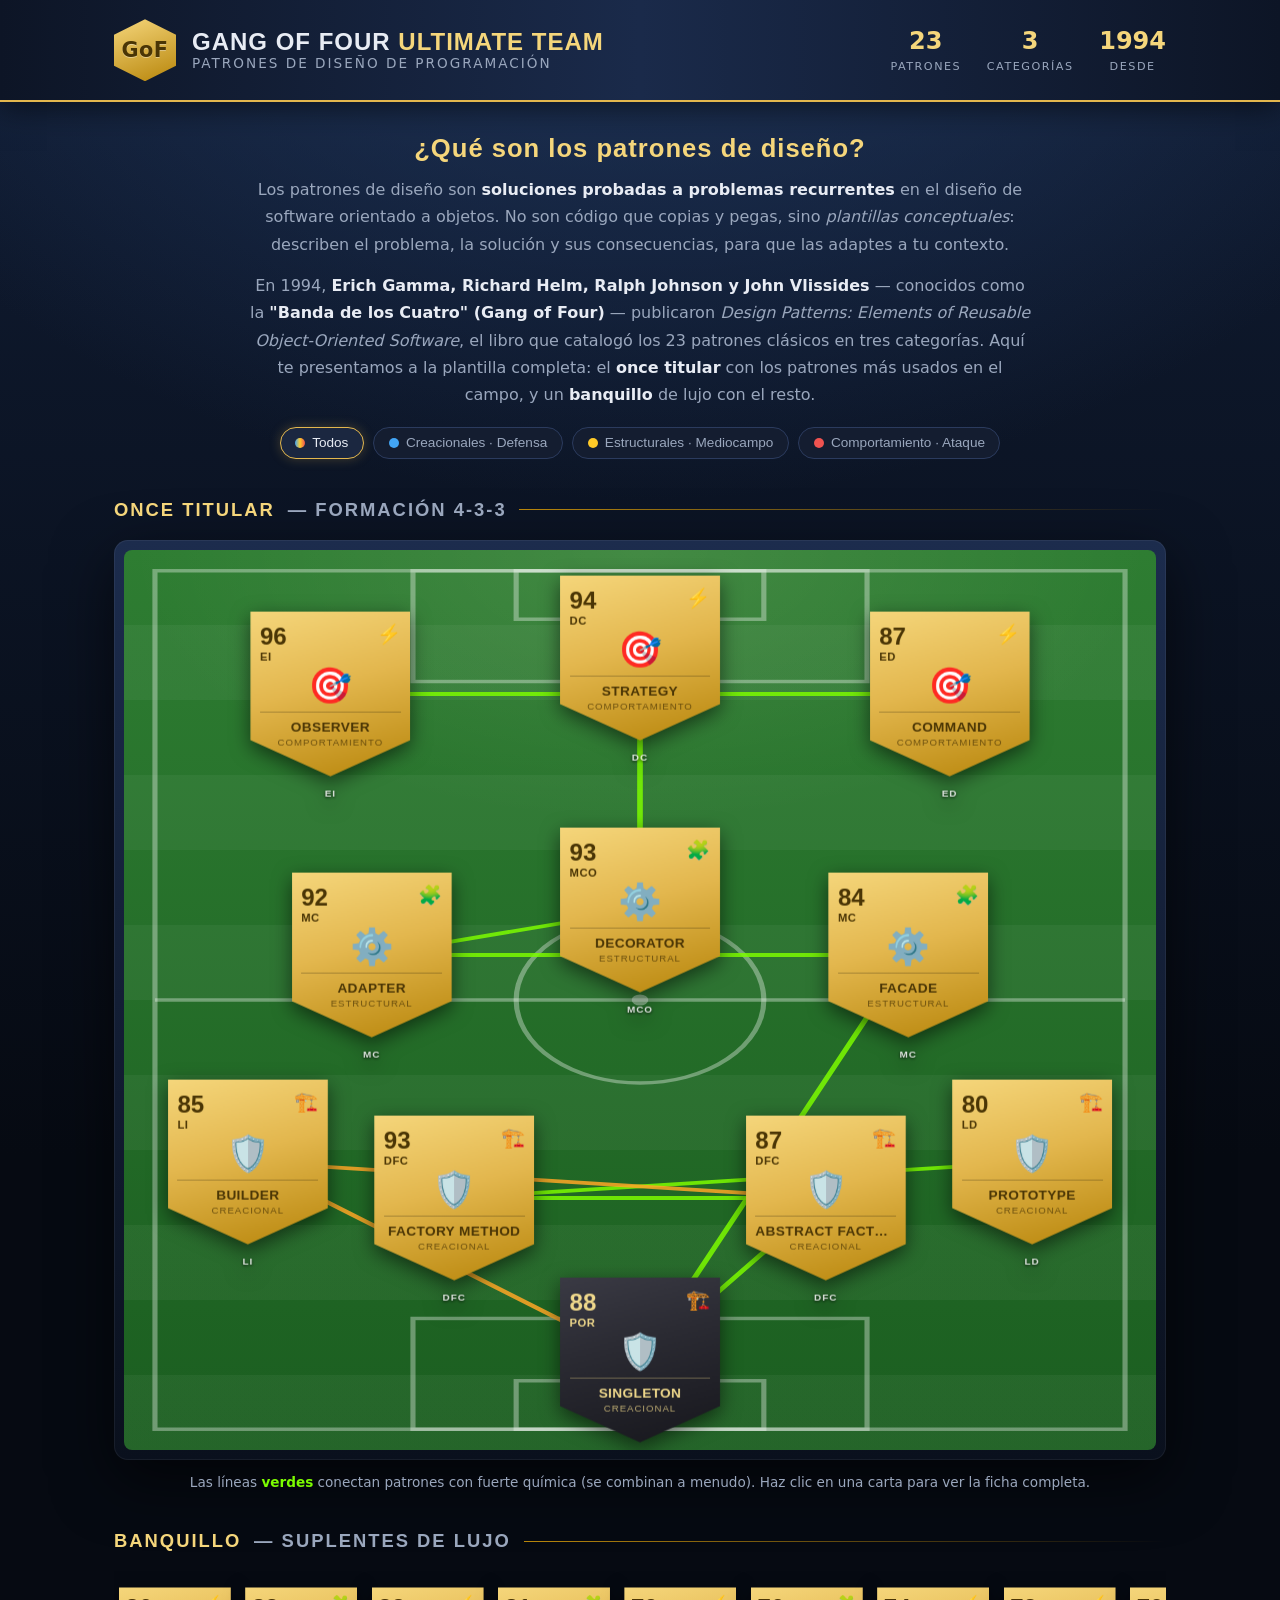
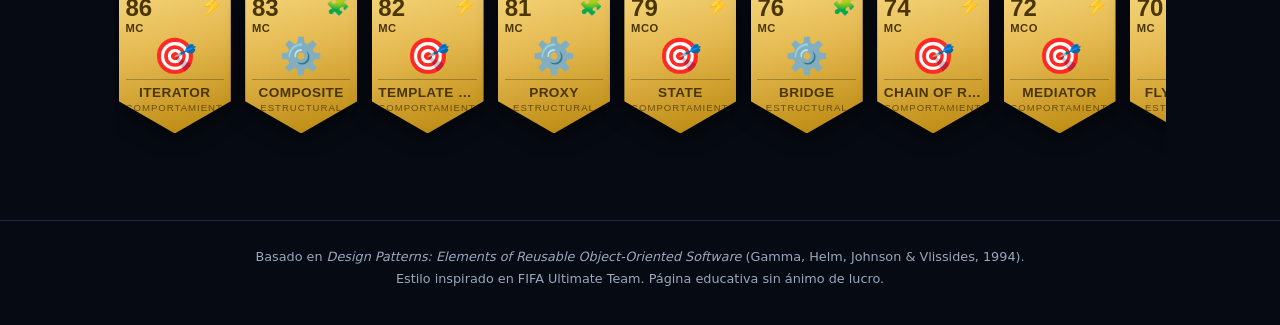
==== index.html @ 92cb11b7 "Gang of Four Ultimate Team: patrones de diseño GoF con estética FIFA Ultimate Team Co-Authored-By: C" ====
<!DOCTYPE html>
<html lang="es">
<head>
  <meta charset="UTF-8">
  <meta name="viewport" content="width=device-width, initial-scale=1.0">
  <title>Gang of Four Ultimate Team — Patrones de Diseño</title>
  <link rel="stylesheet" href="css/styles.css">
</head>
<body>

  <header class="fut-header">
    <div class="fut-header-inner">
      <div class="fut-logo">
        <span class="fut-logo-badge">GoF</span>
        <div class="fut-logo-text">
          <h1>GANG OF FOUR <span>ULTIMATE TEAM</span></h1>
          <p class="fut-tagline">Patrones de Diseño de Programación</p>
        </div>
      </div>
      <div class="fut-header-stats">
        <div class="hstat"><span class="hstat-num">23</span><span class="hstat-label">Patrones</span></div>
        <div class="hstat"><span class="hstat-num">3</span><span class="hstat-label">Categorías</span></div>
        <div class="hstat"><span class="hstat-num">1994</span><span class="hstat-label">Desde</span></div>
      </div>
    </div>
  </header>

  <section class="intro">
    <h2>¿Qué son los patrones de diseño?</h2>
    <p>
      Los patrones de diseño son <strong>soluciones probadas a problemas recurrentes</strong> en el
      diseño de software orientado a objetos. No son código que copias y pegas, sino
      <em>plantillas conceptuales</em>: describen el problema, la solución y sus consecuencias,
      para que las adaptes a tu contexto.
    </p>
    <p>
      En 1994, <strong>Erich Gamma, Richard Helm, Ralph Johnson y John Vlissides</strong> — conocidos
      como la <strong>"Banda de los Cuatro" (Gang of Four)</strong> — publicaron
      <em>Design Patterns: Elements of Reusable Object-Oriented Software</em>, el libro que catalogó
      los 23 patrones clásicos en tres categorías. Aquí te presentamos a la plantilla completa:
      el <strong>once titular</strong> con los patrones más usados en el campo, y un
      <strong>banquillo</strong> de lujo con el resto.
    </p>
    <div class="category-legend">
      <button class="cat-chip active" data-cat="all"><span class="chip-dot dot-all"></span>Todos</button>
      <button class="cat-chip" data-cat="creacional"><span class="chip-dot dot-creacional"></span>Creacionales · Defensa</button>
      <button class="cat-chip" data-cat="estructural"><span class="chip-dot dot-estructural"></span>Estructurales · Mediocampo</button>
      <button class="cat-chip" data-cat="comportamiento"><span class="chip-dot dot-comportamiento"></span>Comportamiento · Ataque</button>
    </div>
  </section>

  <main>
    <section class="pitch-section">
      <h2 class="section-title"><span>ONCE TITULAR</span> — Formación 4-3-3</h2>
      <div class="pitch-wrap">
        <div class="pitch" id="pitch">
          <svg class="pitch-lines" viewBox="0 0 100 130" preserveAspectRatio="none" aria-hidden="true">
            <!-- líneas del campo -->
            <rect x="3" y="3" width="94" height="124" fill="none" stroke="rgba(255,255,255,.35)" stroke-width=".5"/>
            <line x1="3" y1="65" x2="97" y2="65" stroke="rgba(255,255,255,.35)" stroke-width=".5"/>
            <circle cx="50" cy="65" r="12" fill="none" stroke="rgba(255,255,255,.35)" stroke-width=".5"/>
            <circle cx="50" cy="65" r=".8" fill="rgba(255,255,255,.4)"/>
            <rect x="28" y="3" width="44" height="16" fill="none" stroke="rgba(255,255,255,.35)" stroke-width=".5"/>
            <rect x="38" y="3" width="24" height="7" fill="none" stroke="rgba(255,255,255,.35)" stroke-width=".5"/>
            <rect x="28" y="111" width="44" height="16" fill="none" stroke="rgba(255,255,255,.35)" stroke-width=".5"/>
            <rect x="38" y="120" width="24" height="7" fill="none" stroke="rgba(255,255,255,.35)" stroke-width=".5"/>
          </svg>
          <svg class="chem-lines" id="chemLines" aria-hidden="true"></svg>
          <!-- cartas titulares inyectadas por JS -->
        </div>
      </div>
      <p class="pitch-hint">Las líneas <span class="hint-green">verdes</span> conectan patrones con fuerte química (se combinan a menudo). Haz clic en una carta para ver la ficha completa.</p>
    </section>

    <section class="bench-section">
      <h2 class="section-title"><span>BANQUILLO</span> — Suplentes de lujo</h2>
      <div class="bench" id="bench"></div>
    </section>
  </main>

  <!-- Modal de detalle -->
  <div class="modal-overlay" id="modal" hidden>
    <div class="modal" role="dialog" aria-modal="true" aria-labelledby="modalTitle">
      <button class="modal-close" id="modalClose" aria-label="Cerrar">✕</button>
      <div class="modal-body">
        <div class="modal-card-col" id="modalCardCol"></div>
        <div class="modal-info-col">
          <div class="modal-head">
            <h3 id="modalTitle"></h3>
            <p class="modal-intent" id="modalIntent"></p>
          </div>
          <div class="tabs" id="tabs">
            <button class="tab active" data-tab="explicacion">Problema y solución</button>
            <button class="tab" data-tab="analogia">Analogía</button>
            <button class="tab" data-tab="codigo">Código Python</button>
            <button class="tab" data-tab="stats">Atributos</button>
          </div>
          <div class="tab-panel" id="panel-explicacion">
            <h4>⚠ El problema</h4>
            <p id="modalProblema"></p>
            <h4>✔ La solución</h4>
            <p id="modalSolucion"></p>
          </div>
          <div class="tab-panel" id="panel-analogia" hidden>
            <p id="modalAnalogia"></p>
          </div>
          <div class="tab-panel" id="panel-codigo" hidden>
            <pre><code id="modalCodigo"></code></pre>
          </div>
          <div class="tab-panel" id="panel-stats" hidden>
            <div class="stats-grid" id="modalStats"></div>
            <div class="chem-list" id="modalChem"></div>
          </div>
        </div>
      </div>
    </div>
  </div>

  <footer class="fut-footer">
    <p>Basado en <em>Design Patterns: Elements of Reusable Object-Oriented Software</em> (Gamma, Helm, Johnson &amp; Vlissides, 1994).</p>
    <p>Estilo inspirado en FIFA Ultimate Team. Página educativa sin ánimo de lucro.</p>
  </footer>

  <script src="js/data.js"></script>
  <script src="js/app.js"></script>
</body>
</html>
---- css/styles.css ----
/* ============================================================
   GANG OF FOUR ULTIMATE TEAM — estética FIFA Ultimate Team
   ============================================================ */

:root {
  --bg-dark: #0b1220;
  --bg-stadium-1: #101c33;
  --bg-stadium-2: #060a12;
  --pitch-green-1: #2e7d32;
  --pitch-green-2: #1b5e20;
  --pitch-stripe: rgba(255, 255, 255, 0.045);
  --gold-1: #f5d67b;
  --gold-2: #e3b74e;
  --gold-3: #b8860b;
  --gold-text: #4a3505;
  --inform-1: #2b2b33;
  --inform-2: #17171d;
  --chem-green: #7CFC00;
  --chem-orange: #ffa726;
  --cat-creacional: #42a5f5;
  --cat-estructural: #ffca28;
  --cat-comportamiento: #ef5350;
  --text: #e8ecf4;
  --text-dim: #9aa7bd;
  --panel: #141d30;
  --panel-2: #1b2740;
  --radius: 10px;
  font-size: 16px;
}

* { margin: 0; padding: 0; box-sizing: border-box; }

body {
  background:
    radial-gradient(ellipse 120% 60% at 50% -10%, #223a63 0%, transparent 60%),
    linear-gradient(180deg, var(--bg-stadium-1), var(--bg-stadium-2) 60%);
  background-color: var(--bg-dark);
  color: var(--text);
  font-family: "Segoe UI", system-ui, -apple-system, sans-serif;
  min-height: 100vh;
}

h1, h2, h3, .section-title, .card-name, .card-rating {
  font-family: "Bahnschrift", "Segoe UI Semibold", "Arial Narrow", sans-serif;
}

/* ---------- Header ---------- */

.fut-header {
  background: linear-gradient(90deg, #0d1526 0%, #1a2a4a 50%, #0d1526 100%);
  border-bottom: 2px solid var(--gold-2);
  box-shadow: 0 4px 30px rgba(0, 0, 0, 0.6);
}

.fut-header-inner {
  max-width: 1100px;
  margin: 0 auto;
  padding: 1.2rem 1.5rem;
  display: flex;
  align-items: center;
  justify-content: space-between;
  gap: 1rem;
  flex-wrap: wrap;
}

.fut-logo { display: flex; align-items: center; gap: 1rem; }

.fut-logo-badge {
  display: grid;
  place-items: center;
  width: 62px;
  height: 62px;
  clip-path: polygon(50% 0%, 100% 25%, 100% 75%, 50% 100%, 0% 75%, 0% 25%);
  background: linear-gradient(160deg, var(--gold-1), var(--gold-3));
  color: var(--gold-text);
  font-weight: 800;
  font-size: 1.3rem;
  letter-spacing: 0.5px;
  text-shadow: 0 1px 0 rgba(255, 255, 255, 0.4);
}

.fut-logo-text h1 {
  font-size: 1.5rem;
  letter-spacing: 1px;
  line-height: 1.1;
}
.fut-logo-text h1 span { color: var(--gold-1); }
.fut-tagline { color: var(--text-dim); font-size: 0.85rem; letter-spacing: 2px; text-transform: uppercase; }

.fut-header-stats { display: flex; gap: 1.6rem; }
.hstat { text-align: center; }
.hstat-num { display: block; font-size: 1.5rem; font-weight: 700; color: var(--gold-1); }
.hstat-label { font-size: 0.7rem; text-transform: uppercase; letter-spacing: 1.5px; color: var(--text-dim); }

/* ---------- Intro ---------- */

.intro {
  max-width: 900px;
  margin: 2rem auto 0;
  padding: 0 1.5rem;
  text-align: center;
}
.intro h2 { font-size: 1.6rem; margin-bottom: 0.8rem; color: var(--gold-1); letter-spacing: 1px; }
.intro p { color: var(--text-dim); line-height: 1.7; margin-bottom: 0.9rem; max-width: 780px; margin-left: auto; margin-right: auto; }
.intro strong { color: var(--text); }

.category-legend {
  display: flex;
  gap: 0.6rem;
  justify-content: center;
  flex-wrap: wrap;
  margin-top: 1.2rem;
}

.cat-chip {
  display: inline-flex;
  align-items: center;
  gap: 0.45rem;
  background: var(--panel);
  border: 1px solid #2b3b5e;
  color: var(--text-dim);
  padding: 0.45rem 0.9rem;
  border-radius: 999px;
  font-size: 0.85rem;
  cursor: pointer;
  transition: all 0.15s;
}
.cat-chip:hover { border-color: var(--gold-2); color: var(--text); }
.cat-chip.active { background: var(--panel-2); border-color: var(--gold-2); color: var(--text); box-shadow: 0 0 12px rgba(227, 183, 78, 0.25); }

.chip-dot { width: 10px; height: 10px; border-radius: 50%; display: inline-block; }
.dot-all { background: linear-gradient(90deg, var(--cat-creacional), var(--cat-estructural), var(--cat-comportamiento)); }
.dot-creacional { background: var(--cat-creacional); }
.dot-estructural { background: var(--cat-estructural); }
.dot-comportamiento { background: var(--cat-comportamiento); }

/* ---------- Secciones ---------- */

main { max-width: 1100px; margin: 0 auto; padding: 0 1.5rem; }

.section-title {
  margin: 2.5rem 0 1.2rem;
  font-size: 1.15rem;
  letter-spacing: 2px;
  color: var(--text-dim);
  text-transform: uppercase;
  display: flex;
  align-items: center;
  gap: 0.8rem;
}
.section-title span { color: var(--gold-1); }
.section-title::after {
  content: "";
  flex: 1;
  height: 1px;
  background: linear-gradient(90deg, var(--gold-3), transparent);
}

/* ---------- Campo ---------- */

.pitch-wrap {
  border-radius: 14px;
  padding: 10px;
  background: linear-gradient(180deg, #1c2c4d, #0a101d);
  box-shadow: 0 20px 60px rgba(0, 0, 0, 0.6), inset 0 0 0 1px rgba(255, 255, 255, 0.06);
}

.pitch {
  position: relative;
  width: 100%;
  aspect-ratio: 10 / 13;
  max-height: 900px;
  border-radius: 8px;
  overflow: hidden;
  background:
    repeating-linear-gradient(0deg,
      var(--pitch-stripe) 0 8.33%,
      transparent 8.33% 16.66%),
    radial-gradient(ellipse 90% 55% at 50% 0%, rgba(255, 255, 224, 0.10), transparent 55%),
    linear-gradient(180deg, var(--pitch-green-1), var(--pitch-green-2));
}

.pitch-lines, .chem-lines {
  position: absolute;
  inset: 0;
  width: 100%;
  height: 100%;
}
.chem-lines { z-index: 1; pointer-events: none; }

.pitch-hint { text-align: center; color: var(--text-dim); font-size: 0.85rem; margin-top: 0.9rem; }
.hint-green { color: var(--chem-green); font-weight: 600; }

/* ---------- Carta FUT ---------- */

.fut-card {
  position: absolute;
  z-index: 2;
  width: 15.5%;
  min-width: 78px;
  transform: translate(-50%, -50%);
  cursor: pointer;
  border: none;
  background: transparent;
  padding: 0;
  transition: filter 0.2s, opacity 0.2s;
  filter: drop-shadow(0 6px 10px rgba(0, 0, 0, 0.55));
}
.fut-card:hover { filter: drop-shadow(0 6px 14px rgba(245, 214, 123, 0.55)); z-index: 5; }
.fut-card.dimmed { opacity: 0.25; }

.card-inner {
  clip-path: polygon(0 0, 100% 0, 100% 78%, 50% 100%, 0 78%);
  background: linear-gradient(165deg, var(--gold-1) 0%, var(--gold-2) 45%, var(--gold-3) 100%);
  color: var(--gold-text);
  padding: 8% 6% 18%;
  text-align: center;
  position: relative;
}

/* carta inform (oscura) para el portero, como el TIR/BAS de la imagen */
.fut-card.inform .card-inner {
  background: linear-gradient(165deg, #3a3a44 0%, var(--inform-1) 40%, var(--inform-2) 100%);
  color: #f0d98c;
}

.card-top {
  display: flex;
  align-items: flex-start;
  justify-content: space-between;
  text-align: left;
}
.card-rating { font-size: clamp(1rem, 2.2vw, 1.5rem); font-weight: 800; line-height: 1; }
.card-pos { display: block; font-size: clamp(0.5rem, 1vw, 0.7rem); font-weight: 700; letter-spacing: 0.5px; margin-top: 2px; }
.card-caticon { font-size: clamp(0.8rem, 1.6vw, 1.2rem); line-height: 1; }

.card-crest {
  font-size: clamp(1.2rem, 3vw, 2.2rem);
  margin: 4% 0 6%;
  line-height: 1;
}

.card-name {
  font-size: clamp(0.55rem, 1.3vw, 0.85rem);
  font-weight: 800;
  text-transform: uppercase;
  letter-spacing: 0.4px;
  border-top: 1px solid rgba(0, 0, 0, 0.25);
  padding-top: 5%;
  white-space: nowrap;
  overflow: hidden;
  text-overflow: ellipsis;
}
.fut-card.inform .card-name { border-top-color: rgba(240, 217, 140, 0.35); }

.card-cat {
  font-size: clamp(0.42rem, 0.9vw, 0.6rem);
  text-transform: uppercase;
  letter-spacing: 1px;
  opacity: 0.75;
  margin-top: 2px;
}

/* etiqueta de posición fuera de la carta (como "MCO", "LI" en la imagen) */
.card-postag {
  position: absolute;
  left: 50%;
  bottom: -1.4rem;
  transform: translateX(-50%);
  font-size: 0.62rem;
  font-weight: 700;
  letter-spacing: 1px;
  color: rgba(255, 255, 255, 0.85);
  text-shadow: 0 1px 3px rgba(0, 0, 0, 0.8);
}

/* ---------- Banquillo ---------- */

.bench-section { padding-bottom: 1rem; }

.bench {
  display: grid;
  grid-auto-flow: column;
  grid-auto-columns: 112px;
  gap: 0.9rem;
  overflow-x: auto;
  padding: 1rem 0.3rem 1.4rem;
  scrollbar-color: var(--gold-3) var(--panel);
}

.bench .fut-card {
  position: static;
  transform: none;
  width: 112px;
  min-width: 0;
}
.bench .card-postag { display: none; }

/* ---------- Modal ---------- */

.modal-overlay[hidden] { display: none; }

.modal-overlay {
  position: fixed;
  inset: 0;
  z-index: 50;
  background: rgba(4, 8, 16, 0.82);
  backdrop-filter: blur(4px);
  display: grid;
  place-items: center;
  padding: 1.2rem;
}

.modal {
  position: relative;
  width: min(940px, 100%);
  max-height: 92vh;
  overflow-y: auto;
  background: linear-gradient(160deg, var(--panel-2), var(--panel) 60%, #0f1626);
  border: 1px solid #33456e;
  border-top: 2px solid var(--gold-2);
  border-radius: 14px;
  box-shadow: 0 30px 80px rgba(0, 0, 0, 0.7);
  padding: 1.6rem;
}

.modal-close {
  position: absolute;
  top: 0.8rem;
  right: 0.9rem;
  background: transparent;
  border: 1px solid #3a4c78;
  color: var(--text-dim);
  width: 34px;
  height: 34px;
  border-radius: 50%;
  cursor: pointer;
  font-size: 0.95rem;
  transition: all 0.15s;
}
.modal-close:hover { color: var(--gold-1); border-color: var(--gold-2); }

.modal-body {
  display: grid;
  grid-template-columns: 230px 1fr;
  gap: 1.6rem;
  align-items: start;
}

.modal-card-col .fut-card {
  position: static;
  transform: none;
  width: 100%;
  cursor: default;
  pointer-events: none;
}
.modal-card-col .card-postag { display: none; }

.modal-head h3 { font-size: 1.7rem; letter-spacing: 1px; color: var(--gold-1); }
.modal-intent { color: var(--text-dim); font-style: italic; margin: 0.4rem 0 1rem; line-height: 1.5; }

.tabs {
  display: flex;
  gap: 0.4rem;
  flex-wrap: wrap;
  border-bottom: 1px solid #2c3d63;
  margin-bottom: 1rem;
}
.tab {
  background: transparent;
  border: none;
  color: var(--text-dim);
  padding: 0.55rem 0.9rem;
  font-size: 0.88rem;
  cursor: pointer;
  border-bottom: 2px solid transparent;
  margin-bottom: -1px;
  transition: color 0.15s;
}
.tab:hover { color: var(--text); }
.tab.active { color: var(--gold-1); border-bottom-color: var(--gold-2); font-weight: 600; }

.tab-panel { line-height: 1.7; color: var(--text); }
.tab-panel h4 { color: var(--gold-1); margin: 0.9rem 0 0.35rem; font-size: 0.95rem; letter-spacing: 0.5px; }
.tab-panel h4:first-child { margin-top: 0; }
.tab-panel p { color: #c6d0e2; }

.tab-panel pre {
  background: #0a0f1c;
  border: 1px solid #24345a;
  border-radius: var(--radius);
  padding: 1rem;
  overflow-x: auto;
  font-size: 0.82rem;
  line-height: 1.55;
}
.tab-panel code { font-family: "Cascadia Code", Consolas, monospace; color: #d7e3f7; }

/* resaltado simple */
.tok-kw { color: #ff7b9c; }
.tok-str { color: #a5d6a7; }
.tok-com { color: #6b7a95; font-style: italic; }
.tok-def { color: #82b1ff; }

/* stats */
.stats-grid { display: grid; grid-template-columns: 1fr 1fr; gap: 0.7rem 1.4rem; }
.stat-row { display: grid; grid-template-columns: auto 1fr auto; align-items: center; gap: 0.6rem; }
.stat-name { font-size: 0.72rem; text-transform: uppercase; letter-spacing: 1px; color: var(--text-dim); width: 105px; }
.stat-bar { height: 7px; border-radius: 4px; background: #0c1526; overflow: hidden; }
.stat-fill { height: 100%; border-radius: 4px; background: linear-gradient(90deg, var(--gold-3), var(--gold-1)); }
.stat-val { font-weight: 700; color: var(--gold-1); font-size: 0.9rem; min-width: 24px; text-align: right; }

.chem-list { margin-top: 1.3rem; }
.chem-list h5 { font-size: 0.72rem; text-transform: uppercase; letter-spacing: 1.5px; color: var(--text-dim); margin-bottom: 0.5rem; }
.chem-link {
  display: inline-block;
  background: rgba(124, 252, 0, 0.08);
  border: 1px solid rgba(124, 252, 0, 0.35);
  color: var(--chem-green);
  border-radius: 999px;
  padding: 0.28rem 0.75rem;
  font-size: 0.8rem;
  margin: 0 0.4rem 0.4rem 0;
  cursor: pointer;
  transition: background 0.15s;
}
.chem-link:hover { background: rgba(124, 252, 0, 0.18); }

/* ---------- Footer ---------- */

.fut-footer {
  margin-top: 3rem;
  padding: 1.6rem 1.5rem 2.2rem;
  text-align: center;
  color: var(--text-dim);
  font-size: 0.8rem;
  border-top: 1px solid #1d2b4a;
  line-height: 1.7;
}

/* ---------- Responsive ---------- */

@media (max-width: 720px) {
  .fut-header-inner { justify-content: center; text-align: center; }
  .modal-body { grid-template-columns: 1fr; }
  .modal-card-col { max-width: 200px; margin: 0 auto; }
  .stats-grid { grid-template-columns: 1fr; }
  .fut-card { min-width: 64px; }
  .card-postag { display: none; }
  .pitch { aspect-ratio: 10 / 15; }
}
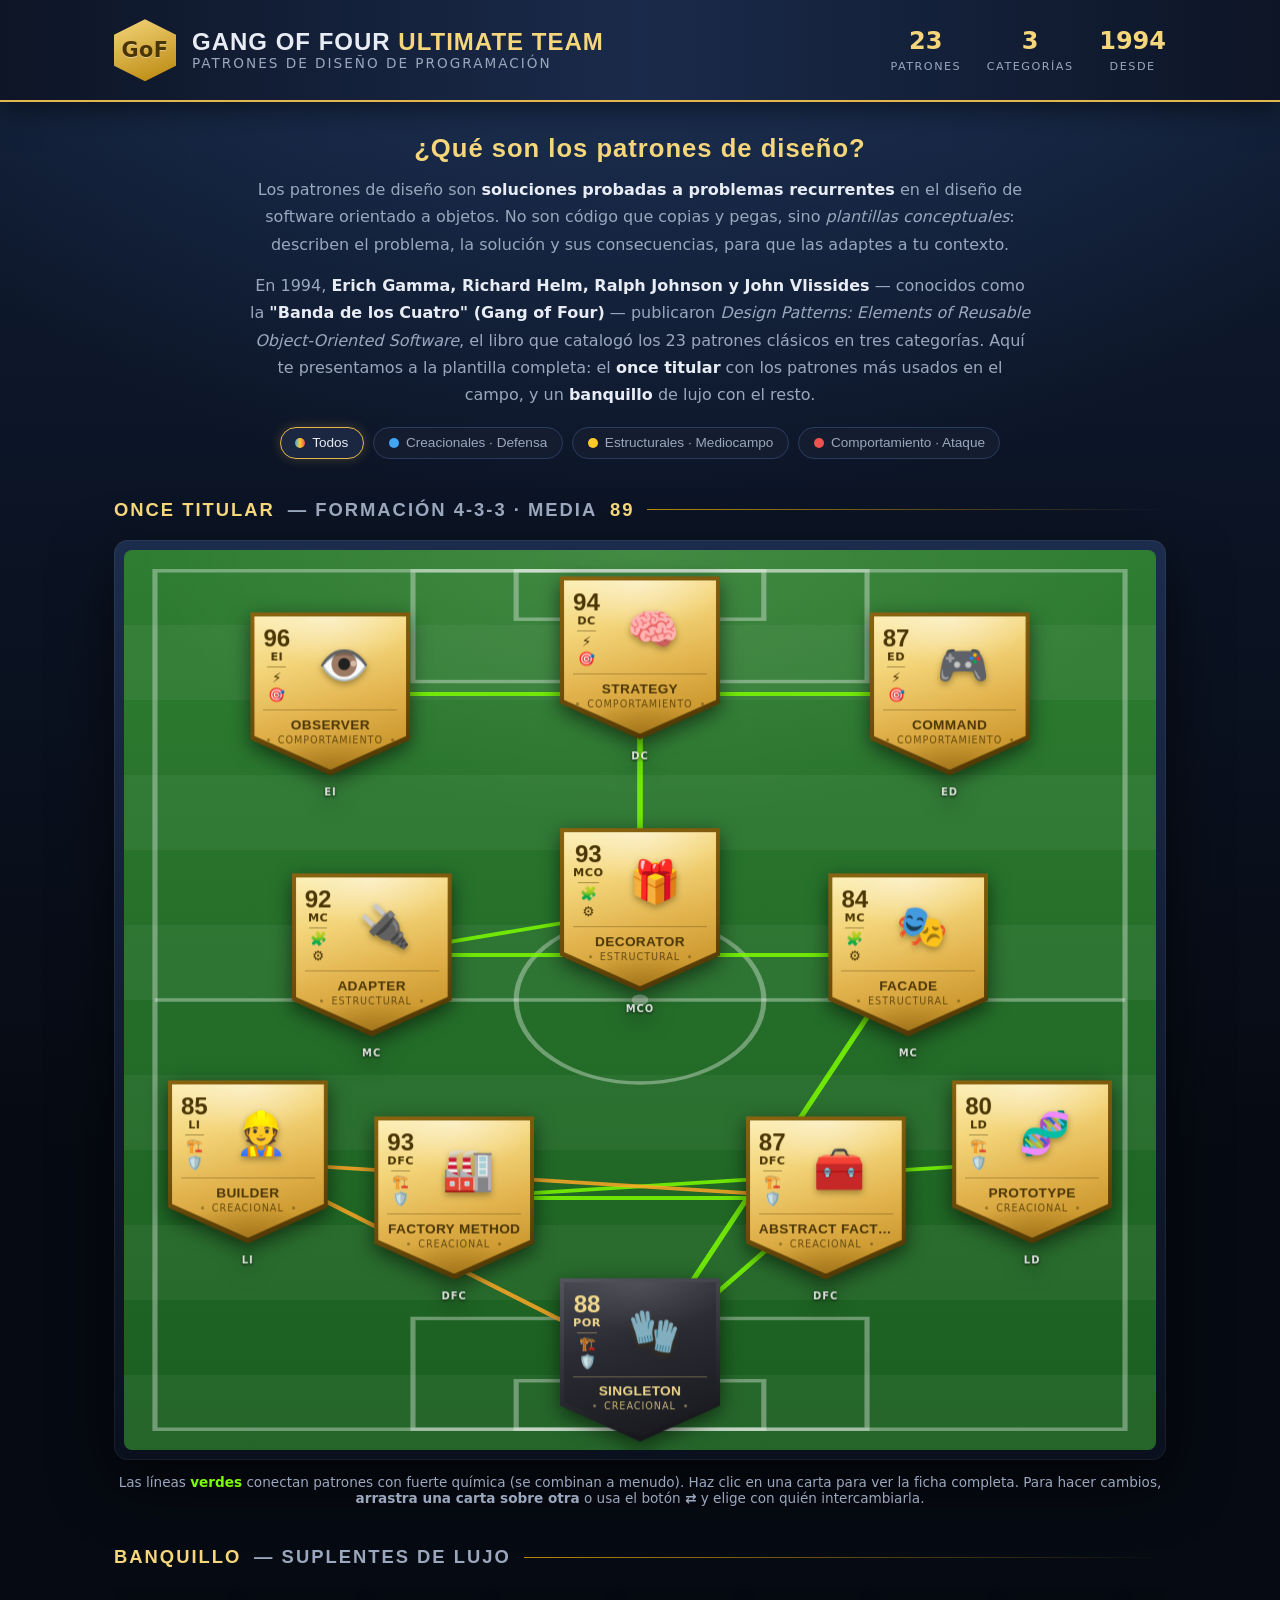
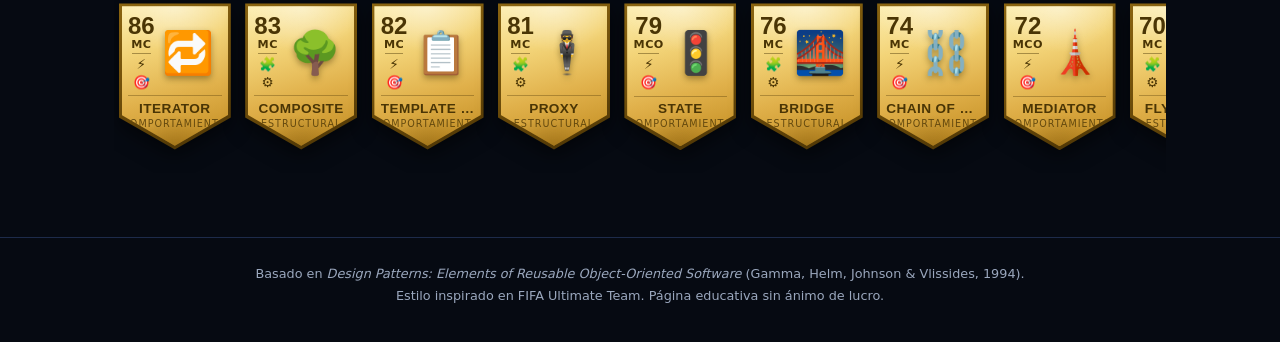
==== commit a86c8958: "Rediseño de cartas estilo FUT e intercambios banquillo/titular - Cartas con marco dorado, brillo al " ====
--- a/index.html
+++ b/index.html
@@ -51,7 +51,7 @@
 
   <main>
     <section class="pitch-section">
-      <h2 class="section-title"><span>ONCE TITULAR</span> — Formación 4-3-3</h2>
+      <h2 class="section-title"><span>ONCE TITULAR</span> — Formación 4-3-3 · Media <span id="mediaEquipo"></span></h2>
       <div class="pitch-wrap">
         <div class="pitch" id="pitch">
           <svg class="pitch-lines" viewBox="0 0 100 130" preserveAspectRatio="none" aria-hidden="true">
@@ -69,7 +69,7 @@
           <!-- cartas titulares inyectadas por JS -->
         </div>
       </div>
-      <p class="pitch-hint">Las líneas <span class="hint-green">verdes</span> conectan patrones con fuerte química (se combinan a menudo). Haz clic en una carta para ver la ficha completa.</p>
+      <p class="pitch-hint">Las líneas <span class="hint-green">verdes</span> conectan patrones con fuerte química (se combinan a menudo). Haz clic en una carta para ver la ficha completa. Para hacer cambios, <strong>arrastra una carta sobre otra</strong> o usa el botón <strong>⇄</strong> y elige con quién intercambiarla.</p>
     </section>
 
     <section class="bench-section">
--- a/css/styles.css
+++ b/css/styles.css
@@ -205,23 +205,71 @@
   padding: 0;
   transition: filter 0.2s, opacity 0.2s;
   filter: drop-shadow(0 6px 10px rgba(0, 0, 0, 0.55));
-}
-.fut-card:hover { filter: drop-shadow(0 6px 14px rgba(245, 214, 123, 0.55)); z-index: 5; }
+  -webkit-user-select: none;
+  user-select: none;
+}
+.fut-card:hover, .fut-card:focus-visible { filter: drop-shadow(0 6px 14px rgba(245, 214, 123, 0.55)); z-index: 5; }
 .fut-card.dimmed { opacity: 0.25; }
 
+.fut-card.dragging { opacity: 0.35; }
+.fut-card.drop-target {
+  filter: drop-shadow(0 0 14px rgba(124, 252, 0, 0.9));
+  z-index: 6;
+}
+.fut-card.selected {
+  filter: drop-shadow(0 0 16px rgba(124, 252, 0, 1));
+  z-index: 6;
+}
+.fut-card.selected .card-inner::after {
+  content: "";
+  position: absolute;
+  inset: 0;
+  clip-path: polygon(0 0, 100% 0, 100% 78%, 50% 100%, 0 78%);
+  background: rgba(124, 252, 0, 0.14);
+  pointer-events: none;
+}
+
+/* marco exterior (rim) dorado oscuro + cara interior clara, como las FUT reales */
 .card-inner {
   clip-path: polygon(0 0, 100% 0, 100% 78%, 50% 100%, 0 78%);
-  background: linear-gradient(165deg, var(--gold-1) 0%, var(--gold-2) 45%, var(--gold-3) 100%);
+  background: linear-gradient(165deg, #8a6410 0%, #6f4e0a 55%, #4a3305 100%);
   color: var(--gold-text);
-  padding: 8% 6% 18%;
+  position: relative;
+  padding: 2.5% 2.5% 3.5%;
+}
+
+.card-face {
+  clip-path: polygon(0 0, 100% 0, 100% 78%, 50% 100%, 0 78%);
+  background:
+    radial-gradient(ellipse 95% 55% at 50% 0%, rgba(255, 255, 255, 0.45), transparent 60%),
+    radial-gradient(ellipse 80% 45% at 50% 105%, rgba(122, 84, 10, 0.55), transparent 60%),
+    linear-gradient(165deg, #fdeeb0 0%, #f3d478 30%, #e0b04a 62%, #c08a1e 100%);
+  padding: 7% 6% 16%;
   text-align: center;
   position: relative;
 }
 
+/* brillo diagonal al pasar el ratón */
+.card-face::before {
+  content: "";
+  position: absolute;
+  inset: 0;
+  background: linear-gradient(115deg, transparent 30%, rgba(255, 255, 255, 0.35) 46%, rgba(255, 255, 255, 0.08) 54%, transparent 66%);
+  transform: translateX(-120%);
+  transition: transform 0.5s ease;
+  pointer-events: none;
+}
+.fut-card:hover .card-face::before { transform: translateX(120%); }
+
 /* carta inform (oscura) para el portero, como el TIR/BAS de la imagen */
 .fut-card.inform .card-inner {
-  background: linear-gradient(165deg, #3a3a44 0%, var(--inform-1) 40%, var(--inform-2) 100%);
+  background: linear-gradient(165deg, #55555f 0%, #2c2c34 55%, #101014 100%);
   color: #f0d98c;
+}
+.fut-card.inform .card-face {
+  background:
+    radial-gradient(ellipse 95% 55% at 50% 0%, rgba(255, 255, 255, 0.10), transparent 60%),
+    linear-gradient(165deg, #43434d 0%, var(--inform-1) 40%, var(--inform-2) 100%);
 }
 
 .card-top {
@@ -229,15 +277,31 @@
   align-items: flex-start;
   justify-content: space-between;
   text-align: left;
+  min-height: 52%;
+}
+
+/* columna izquierda: rating / posición / línea / categoría, como en FIFA 15 */
+.card-meta {
+  display: flex;
+  flex-direction: column;
+  align-items: center;
+  gap: 4%;
+  flex: 0 0 auto;
 }
 .card-rating { font-size: clamp(1rem, 2.2vw, 1.5rem); font-weight: 800; line-height: 1; }
-.card-pos { display: block; font-size: clamp(0.5rem, 1vw, 0.7rem); font-weight: 700; letter-spacing: 0.5px; margin-top: 2px; }
-.card-caticon { font-size: clamp(0.8rem, 1.6vw, 1.2rem); line-height: 1; }
-
-.card-crest {
-  font-size: clamp(1.2rem, 3vw, 2.2rem);
-  margin: 4% 0 6%;
-  line-height: 1;
+.card-pos { font-size: clamp(0.5rem, 1vw, 0.7rem); font-weight: 700; letter-spacing: 0.5px; }
+.card-metaline { width: 70%; height: 1px; background: rgba(74, 53, 5, 0.45); margin: 8% 0; }
+.fut-card.inform .card-metaline { background: rgba(240, 217, 140, 0.4); }
+.card-flag, .card-club { font-size: clamp(0.6rem, 1.2vw, 0.85rem); line-height: 1.3; }
+
+/* "retrato" del patrón */
+.card-photo {
+  flex: 1;
+  font-size: clamp(1.5rem, 3.6vw, 2.6rem);
+  line-height: 1.1;
+  align-self: center;
+  text-align: center;
+  filter: drop-shadow(0 3px 3px rgba(74, 53, 5, 0.45));
 }
 
 .card-name {
@@ -245,7 +309,8 @@
   font-weight: 800;
   text-transform: uppercase;
   letter-spacing: 0.4px;
-  border-top: 1px solid rgba(0, 0, 0, 0.25);
+  border-top: 1px solid rgba(74, 53, 5, 0.35);
+  margin-top: 4%;
   padding-top: 5%;
   white-space: nowrap;
   overflow: hidden;
@@ -253,12 +318,45 @@
 }
 .fut-card.inform .card-name { border-top-color: rgba(240, 217, 140, 0.35); }
 
-.card-cat {
+.card-catrow {
+  display: flex;
+  align-items: center;
+  justify-content: center;
+  gap: 6%;
   font-size: clamp(0.42rem, 0.9vw, 0.6rem);
   text-transform: uppercase;
   letter-spacing: 1px;
-  opacity: 0.75;
+  opacity: 0.8;
   margin-top: 2px;
+}
+.catdot { width: 3px; height: 3px; border-radius: 50%; background: currentColor; opacity: 0.6; flex: 0 0 auto; }
+
+/* botón de intercambio */
+.card-swap {
+  position: absolute;
+  top: -7px;
+  right: -7px;
+  z-index: 3;
+  display: grid;
+  place-items: center;
+  width: 22px;
+  height: 22px;
+  border-radius: 50%;
+  background: linear-gradient(160deg, var(--gold-1), var(--gold-3));
+  color: var(--gold-text);
+  font-size: 0.8rem;
+  font-weight: 800;
+  border: 1px solid rgba(0, 0, 0, 0.35);
+  box-shadow: 0 2px 6px rgba(0, 0, 0, 0.5);
+  opacity: 0;
+  transition: opacity 0.15s, transform 0.15s;
+}
+.fut-card:hover .card-swap, .fut-card:focus-visible .card-swap, .fut-card.selected .card-swap { opacity: 1; }
+.card-swap:hover { transform: scale(1.15); }
+.fut-card.selected .card-swap { background: linear-gradient(160deg, #b6ff6e, #4caf50); }
+
+@media (hover: none) {
+  .card-swap { opacity: 0.85; }   /* táctil: siempre visible */
 }
 
 /* etiqueta de posición fuera de la carta (como "MCO", "LI" en la imagen) */
@@ -355,6 +453,7 @@
   pointer-events: none;
 }
 .modal-card-col .card-postag { display: none; }
+.modal-card-col .card-swap { display: none; }
 
 .modal-head h3 { font-size: 1.7rem; letter-spacing: 1px; color: var(--gold-1); }
 .modal-intent { color: var(--text-dim); font-style: italic; margin: 0.4rem 0 1rem; line-height: 1.5; }
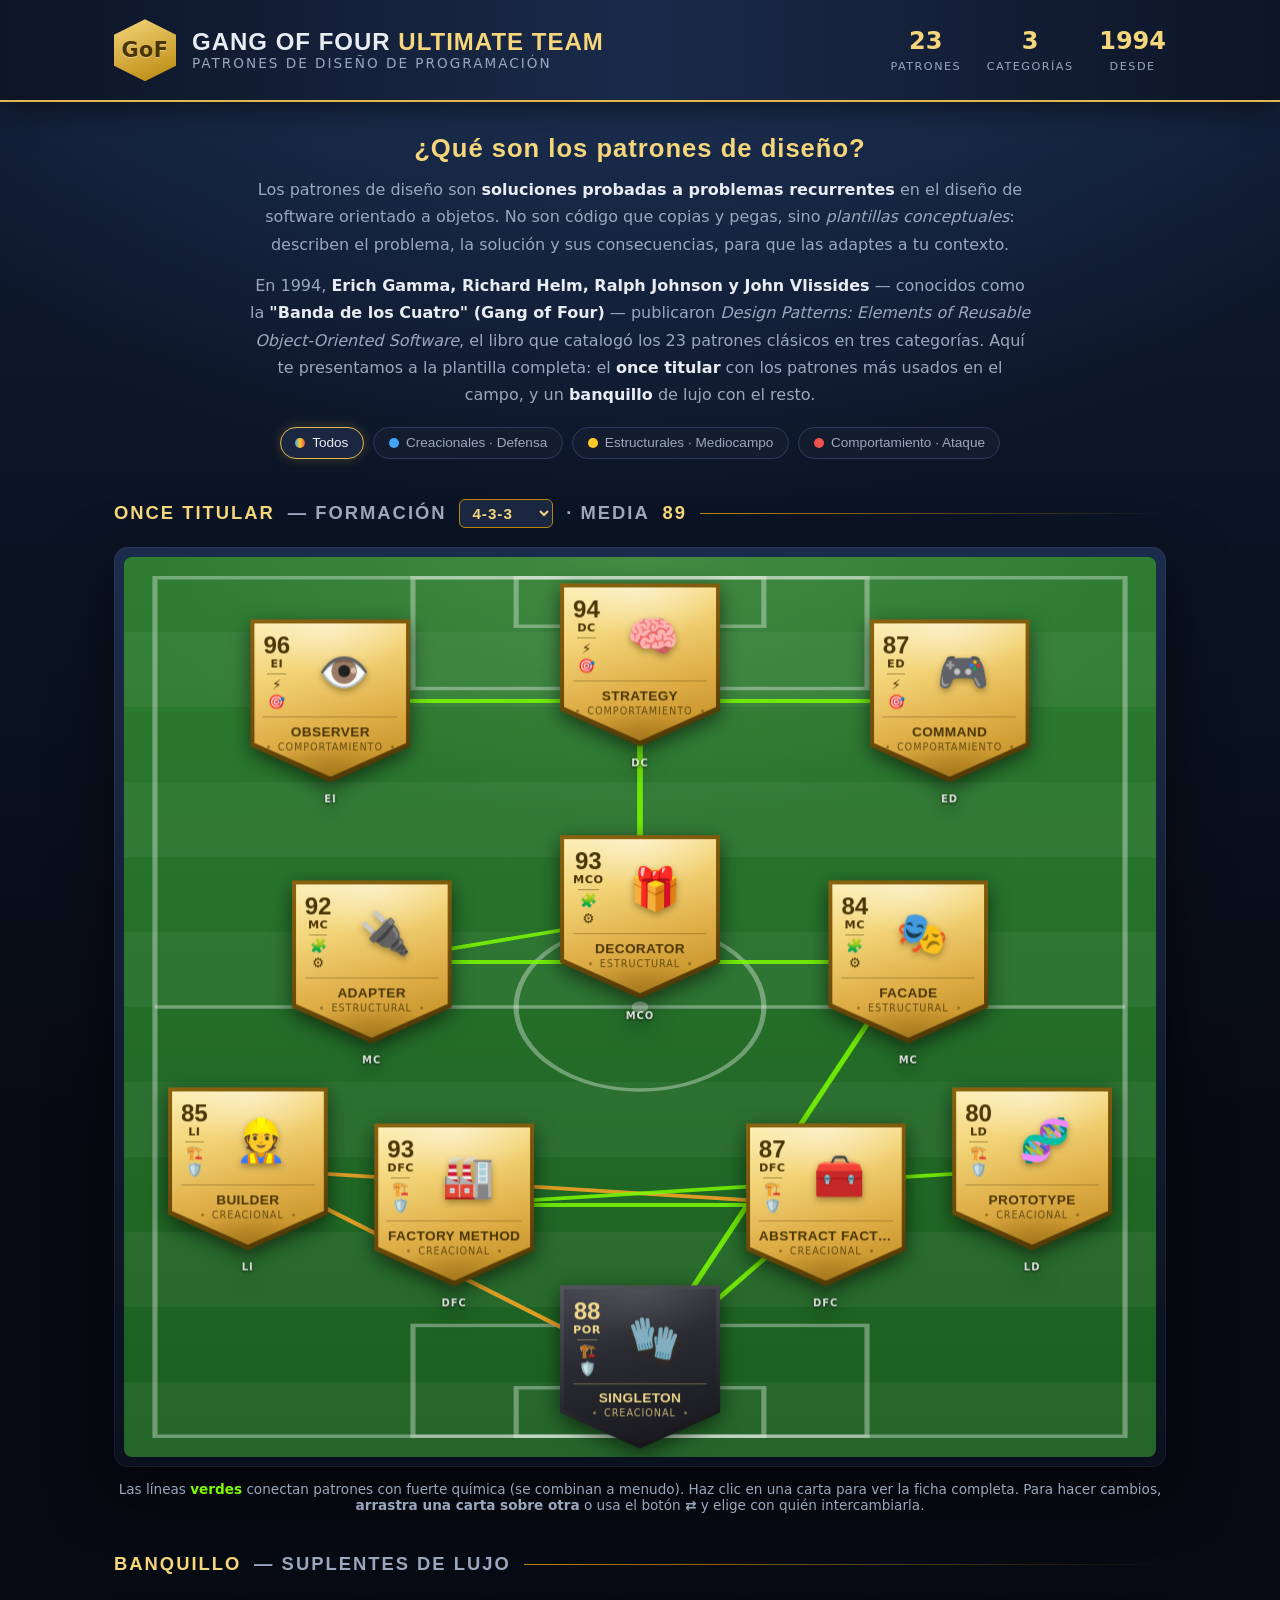
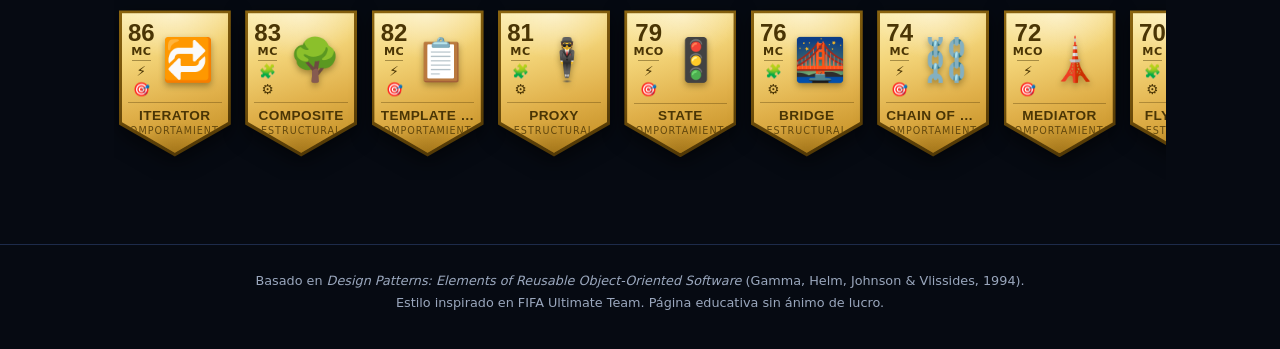
==== commit 3fe56987: "Selector de formación: 4-3-3, 4-4-2, 4-2-3-1, 3-5-2 y 5-3-2 El once se gestiona como lista ordenada " ====
--- a/index.html
+++ b/index.html
@@ -51,7 +51,9 @@
 
   <main>
     <section class="pitch-section">
-      <h2 class="section-title"><span>ONCE TITULAR</span> — Formación 4-3-3 · Media <span id="mediaEquipo"></span></h2>
+      <h2 class="section-title"><span>ONCE TITULAR</span> — Formación
+        <select id="selFormacion" class="sel-formacion" aria-label="Elegir formación"></select>
+        · Media <span id="mediaEquipo"></span></h2>
       <div class="pitch-wrap">
         <div class="pitch" id="pitch">
           <svg class="pitch-lines" viewBox="0 0 100 130" preserveAspectRatio="none" aria-hidden="true">
--- a/css/styles.css
+++ b/css/styles.css
@@ -149,6 +149,19 @@
   gap: 0.8rem;
 }
 .section-title span { color: var(--gold-1); }
+.sel-formacion {
+  background: var(--panel-2);
+  color: var(--gold-1);
+  border: 1px solid var(--gold-3);
+  border-radius: 6px;
+  padding: 0.25rem 0.5rem;
+  font: inherit;
+  font-size: 0.95rem;
+  letter-spacing: 1px;
+  cursor: pointer;
+}
+.sel-formacion:hover, .sel-formacion:focus { border-color: var(--gold-1); outline: none; }
+
 .section-title::after {
   content: "";
   flex: 1;
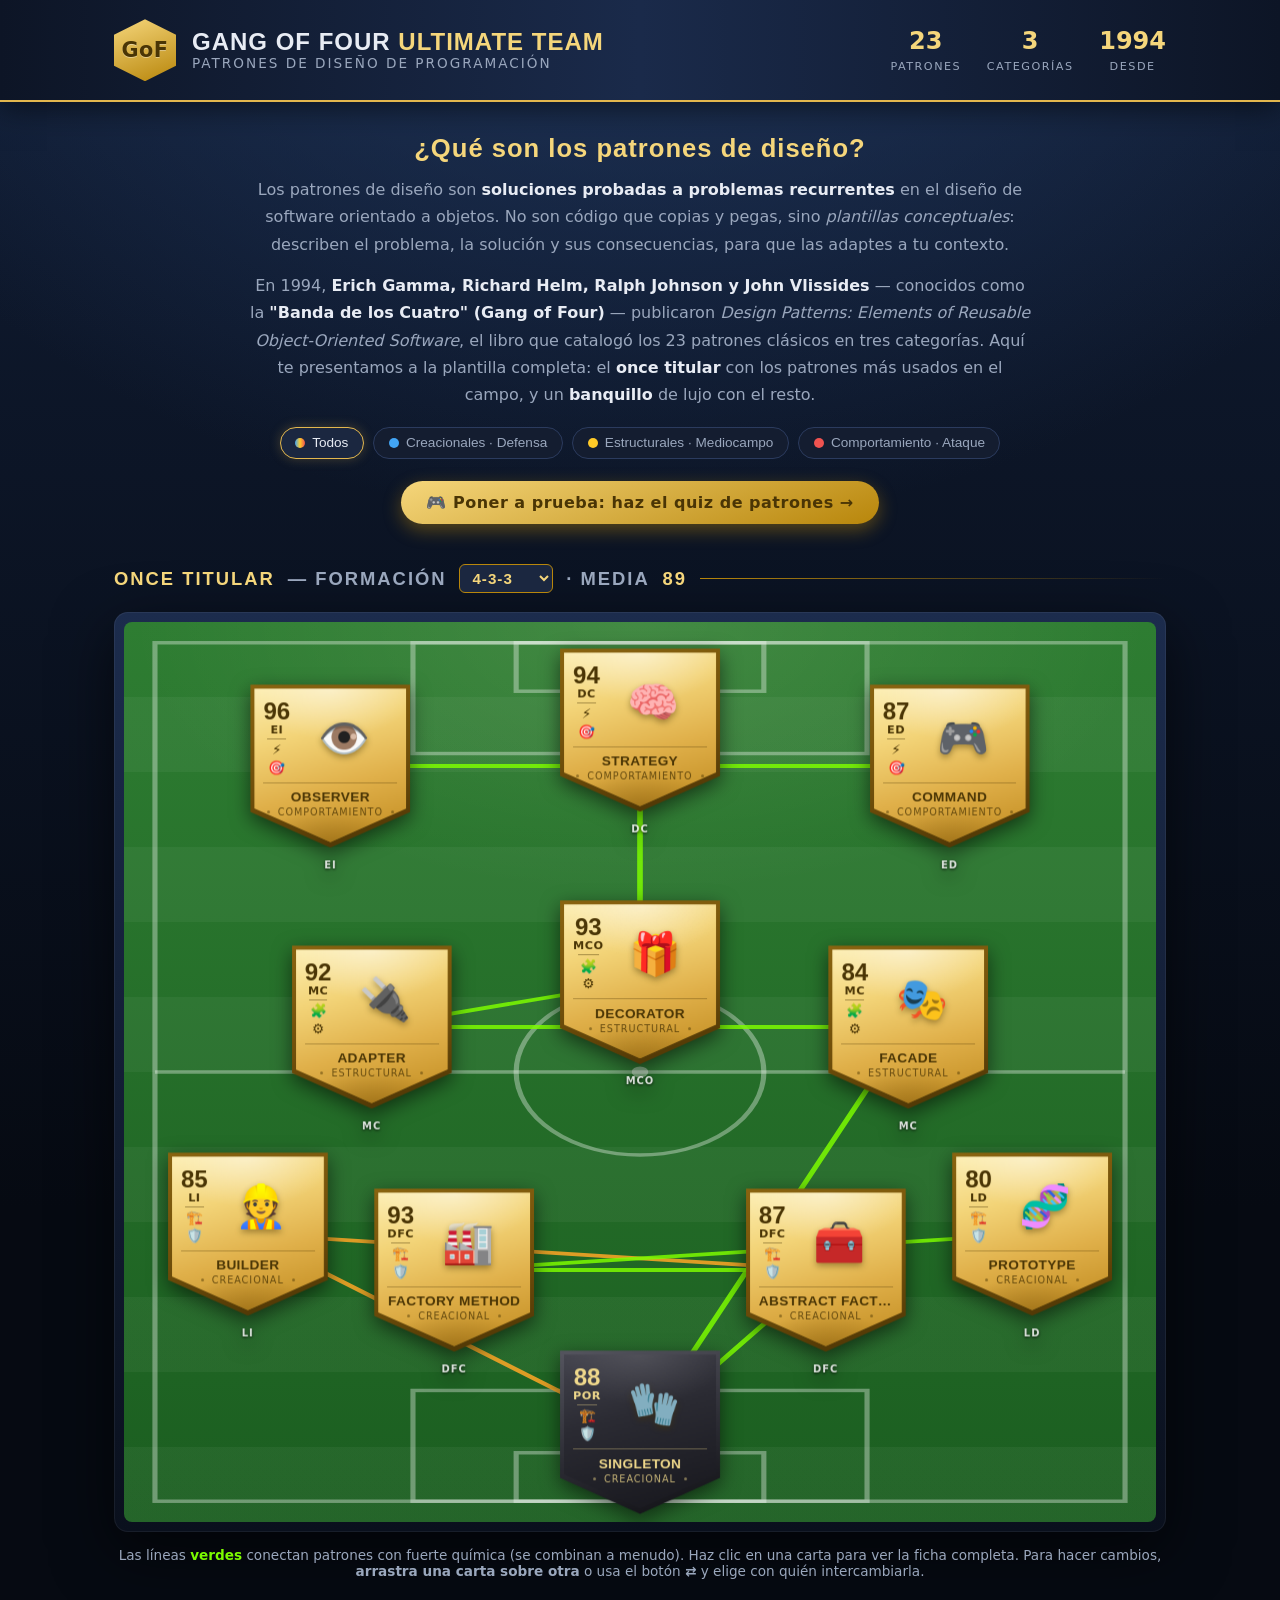
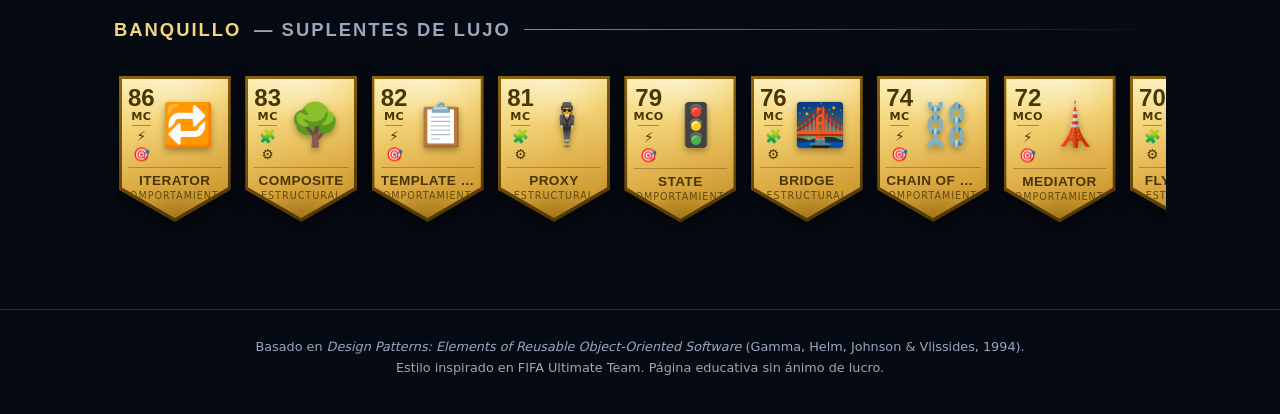
==== commit 6fcdf08c: "Feature: quiz de patrones con preguntas en Supabase Quiz de 10 preguntas (caso->patrón, verdadero/fa" ====
--- a/index.html
+++ b/index.html
@@ -47,6 +47,8 @@
       <button class="cat-chip" data-cat="estructural"><span class="chip-dot dot-estructural"></span>Estructurales · Mediocampo</button>
       <button class="cat-chip" data-cat="comportamiento"><span class="chip-dot dot-comportamiento"></span>Comportamiento · Ataque</button>
     </div>
+
+    <a class="quiz-cta" href="quiz.html">🎮 Poner a prueba: haz el quiz de patrones →</a>
   </section>
 
   <main>
--- a/css/styles.css
+++ b/css/styles.css
@@ -25,6 +25,11 @@
   --panel: #141d30;
   --panel-2: #1b2740;
   --radius: 10px;
+  /* motion */
+  --ease-out: cubic-bezier(0.23, 1, 0.32, 1);        /* entradas/salidas de UI */
+  --ease-in-out: cubic-bezier(0.77, 0, 0.175, 1);    /* movimiento en pantalla */
+  --dur-fast: 150ms;                                  /* hovers, chips */
+  --dur-base: 220ms;                                  /* modal, cartas */
   font-size: 16px;
 }
 
@@ -123,7 +128,11 @@
   border-radius: 999px;
   font-size: 0.85rem;
   cursor: pointer;
-  transition: all 0.15s;
+  transition:
+    border-color var(--dur-fast) ease,
+    background-color var(--dur-fast) ease,
+    color var(--dur-fast) ease,
+    box-shadow var(--dur-fast) ease;
 }
 .cat-chip:hover { border-color: var(--gold-2); color: var(--text); }
 .cat-chip.active { background: var(--panel-2); border-color: var(--gold-2); color: var(--text); box-shadow: 0 0 12px rgba(227, 183, 78, 0.25); }
@@ -216,13 +225,19 @@
   border: none;
   background: transparent;
   padding: 0;
-  transition: filter 0.2s, opacity 0.2s;
+  transition: filter 0.2s, opacity 0.2s, transform 160ms var(--ease-out);
   filter: drop-shadow(0 6px 10px rgba(0, 0, 0, 0.55));
   -webkit-user-select: none;
   user-select: none;
 }
 .fut-card:hover, .fut-card:focus-visible { filter: drop-shadow(0 6px 14px rgba(245, 214, 123, 0.55)); z-index: 5; }
 .fut-card.dimmed { opacity: 0.25; }
+
+/* feedback de pulsación */
+.fut-card:active { transform: scale(0.97); }
+.pitch .fut-card:active { transform: translate(-50%, -50%) scale(0.97); }
+.cat-chip:active { transform: scale(0.97); }
+.card-swap:active { transform: scale(1.05); }
 
 .fut-card.dragging { opacity: 0.35; }
 .fut-card.drop-target {
@@ -420,7 +435,10 @@
   display: grid;
   place-items: center;
   padding: 1.2rem;
-}
+  opacity: 0;
+  transition: opacity 200ms var(--ease-out);
+}
+.modal-overlay.is-open { opacity: 1; }
 
 .modal {
   position: relative;
@@ -433,7 +451,11 @@
   border-radius: 14px;
   box-shadow: 0 30px 80px rgba(0, 0, 0, 0.7);
   padding: 1.6rem;
-}
+  opacity: 0;
+  transform: scale(0.96);
+  transition: opacity var(--dur-base) var(--ease-out), transform var(--dur-base) var(--ease-out);
+}
+.modal-overlay.is-open .modal { opacity: 1; transform: scale(1); }
 
 .modal-close {
   position: absolute;
@@ -447,7 +469,7 @@
   border-radius: 50%;
   cursor: pointer;
   font-size: 0.95rem;
-  transition: all 0.15s;
+  transition: color var(--dur-fast) ease, border-color var(--dur-fast) ease;
 }
 .modal-close:hover { color: var(--gold-1); border-color: var(--gold-2); }
 
@@ -550,6 +572,231 @@
   line-height: 1.7;
 }
 
+/* ---------- Quiz ---------- */
+
+.quiz-back {
+  color: var(--text-dim);
+  text-decoration: none;
+  font-size: 0.85rem;
+  letter-spacing: 0.5px;
+  border: 1px solid #2b3b5e;
+  padding: 0.45rem 0.9rem;
+  border-radius: 999px;
+  transition: border-color var(--dur-fast) ease, color var(--dur-fast) ease;
+}
+.quiz-back:hover { border-color: var(--gold-2); color: var(--text); }
+
+.quiz-main { max-width: 720px; margin: 0 auto; padding: 1.5rem; }
+
+.quiz-app {
+  background: linear-gradient(160deg, var(--panel-2), var(--panel) 60%, #0f1626);
+  border: 1px solid #2b3b5e;
+  border-top: 2px solid var(--gold-2);
+  border-radius: 14px;
+  box-shadow: 0 20px 60px rgba(0, 0, 0, 0.5);
+  padding: 2rem 1.8rem;
+  min-height: 420px;
+}
+
+.quiz-screen { text-align: center; }
+.quiz-screen[hidden] { display: none; }
+.quiz-screen h2 { font-size: 1.6rem; color: var(--gold-1); letter-spacing: 1px; margin-bottom: 1rem; }
+.quiz-screen > p { color: var(--text-dim); line-height: 1.7; max-width: 520px; margin: 0 auto 1.5rem; }
+.quiz-screen strong { color: var(--text); }
+
+.quiz-btn {
+  display: inline-block;
+  font: inherit;
+  font-weight: 700;
+  letter-spacing: 0.5px;
+  border-radius: 999px;
+  padding: 0.7rem 1.6rem;
+  cursor: pointer;
+  border: 1px solid transparent;
+  text-decoration: none;
+  transition: transform 160ms var(--ease-out), filter var(--dur-fast) ease, opacity var(--dur-fast) ease;
+}
+.quiz-btn[hidden] { display: none; }   /* el display explícito anularía el atributo hidden */
+.quiz-btn.primary {
+  background: linear-gradient(160deg, var(--gold-1), var(--gold-3));
+  color: var(--gold-text);
+  box-shadow: 0 4px 14px rgba(184, 134, 11, 0.4);
+}
+.quiz-btn.primary:hover { filter: brightness(1.06); }
+.quiz-btn.primary:active { transform: scale(0.97); }
+.quiz-btn.primary:disabled { opacity: 0.4; cursor: not-allowed; filter: none; }
+.quiz-btn.ghost {
+  background: transparent;
+  border-color: #3a4c78;
+  color: var(--text-dim);
+  margin-left: 0.6rem;
+}
+.quiz-btn.ghost:hover { color: var(--gold-1); border-color: var(--gold-2); }
+
+/* progreso */
+.quiz-progress { text-align: left; margin-bottom: 1.4rem; }
+.quiz-progress-text {
+  display: flex;
+  justify-content: space-between;
+  align-items: center;
+  font-size: 0.78rem;
+  text-transform: uppercase;
+  letter-spacing: 1.5px;
+  color: var(--text-dim);
+  margin-bottom: 0.5rem;
+}
+.quiz-type-badge {
+  background: var(--panel);
+  border: 1px solid #2b3b5e;
+  color: var(--gold-1);
+  padding: 0.2rem 0.6rem;
+  border-radius: 999px;
+  font-size: 0.68rem;
+}
+.quiz-progress-bar { height: 6px; background: #0c1526; border-radius: 4px; overflow: hidden; }
+.quiz-progress-fill {
+  height: 100%;
+  width: 0;
+  background: linear-gradient(90deg, var(--gold-3), var(--gold-1));
+  border-radius: 4px;
+  transition: width var(--dur-base) var(--ease-out);
+}
+
+.quiz-prompt {
+  font-size: 1.2rem !important;
+  color: var(--text) !important;
+  text-align: left;
+  line-height: 1.5;
+  margin-bottom: 1.3rem !important;
+  letter-spacing: 0 !important;
+}
+
+/* opciones */
+.quiz-options { display: flex; flex-direction: column; gap: 0.7rem; text-align: left; }
+.quiz-option {
+  font: inherit;
+  text-align: left;
+  background: var(--panel);
+  border: 1px solid #2b3b5e;
+  color: var(--text);
+  padding: 0.85rem 1.1rem;
+  border-radius: var(--radius);
+  cursor: pointer;
+  transition: border-color var(--dur-fast) ease, background-color var(--dur-fast) ease, transform 160ms var(--ease-out);
+}
+.quiz-option:hover:not(:disabled) { border-color: var(--gold-2); }
+.quiz-option:active:not(:disabled) { transform: scale(0.99); }
+.quiz-option.selected { border-color: var(--gold-1); background: var(--panel-2); box-shadow: 0 0 0 1px var(--gold-2) inset; }
+.quiz-option:disabled { cursor: default; }
+.quiz-option.correct {
+  border-color: #4caf50;
+  background: rgba(76, 175, 80, 0.16);
+  color: #d7f5d9;
+}
+.quiz-option.incorrect {
+  border-color: #ef5350;
+  background: rgba(239, 83, 80, 0.16);
+  color: #ffd9d8;
+}
+
+/* feedback */
+.quiz-feedback {
+  text-align: left;
+  margin-top: 1.2rem;
+  padding: 1rem 1.1rem;
+  border-radius: var(--radius);
+  background: #0c1526;
+  border: 1px solid #24345a;
+}
+.quiz-feedback[hidden] { display: none; }
+.quiz-feedback-verdict { font-weight: 800; margin-bottom: 0.3rem; }
+.quiz-feedback-verdict.ok { color: #7fe38a; }
+.quiz-feedback-verdict.bad { color: #ff8785; }
+.quiz-feedback-explain { color: #c6d0e2; line-height: 1.6; font-size: 0.92rem; }
+
+.quiz-actions { margin-top: 1.5rem; text-align: center; }
+
+/* resultado */
+.quiz-score { font-size: 3rem; font-weight: 800; color: var(--gold-1); letter-spacing: 1px; margin: 0.5rem 0; }
+.quiz-score-sub { color: var(--text) !important; font-weight: 600; margin-bottom: 0.5rem !important; }
+.quiz-compare { color: var(--text-dim) !important; font-size: 0.9rem; margin-bottom: 1.5rem !important; min-height: 1.2em; }
+
+/* spinner y error */
+.quiz-spinner {
+  width: 42px; height: 42px;
+  margin: 1rem auto;
+  border: 4px solid #24345a;
+  border-top-color: var(--gold-1);
+  border-radius: 50%;
+  animation: quiz-spin 0.8s linear infinite;
+}
+@keyframes quiz-spin { to { transform: rotate(360deg); } }
+.quiz-error-icon { font-size: 2.5rem; margin-bottom: 0.5rem; }
+
+/* aviso temporal (fallos de red recuperables) */
+.quiz-aviso {
+  position: fixed;
+  bottom: 1.5rem;
+  left: 50%;
+  transform: translateX(-50%) translateY(1rem);
+  background: #ef5350;
+  color: #fff;
+  padding: 0.7rem 1.2rem;
+  border-radius: 999px;
+  font-size: 0.88rem;
+  font-weight: 600;
+  box-shadow: 0 8px 24px rgba(0, 0, 0, 0.5);
+  opacity: 0;
+  pointer-events: none;
+  transition: opacity var(--dur-base) var(--ease-out), transform var(--dur-base) var(--ease-out);
+  z-index: 60;
+}
+.quiz-aviso.visible { opacity: 1; transform: translateX(-50%) translateY(0); }
+
+/* entrada al quiz desde la home */
+.quiz-cta {
+  display: inline-flex;
+  align-items: center;
+  gap: 0.5rem;
+  margin-top: 1.4rem;
+  background: linear-gradient(160deg, var(--gold-1), var(--gold-3));
+  color: var(--gold-text);
+  font-weight: 800;
+  letter-spacing: 0.5px;
+  text-decoration: none;
+  padding: 0.75rem 1.6rem;
+  border-radius: 999px;
+  box-shadow: 0 6px 18px rgba(184, 134, 11, 0.45);
+  transition: transform 160ms var(--ease-out), filter var(--dur-fast) ease;
+}
+.quiz-cta:hover { filter: brightness(1.06); }
+.quiz-cta:active { transform: scale(0.97); }
+
+@media (prefers-reduced-motion: reduce) {
+  .quiz-spinner { animation-duration: 1.2s; }
+}
+
+/* ---------- Reduced motion ---------- */
+
+@media (prefers-reduced-motion: reduce) {
+  /* el modal aparece solo con fade, sin scale */
+  .modal { transition: opacity 160ms ease; transform: none; }
+  .modal-overlay.is-open .modal { transform: none; }
+
+  /* desactivar el barrido de brillo diagonal de las cartas */
+  .fut-card:hover .card-face::before,
+  .fut-card:focus-visible .card-face::before {
+    transition: none;
+    transform: translateX(-120%);
+  }
+
+  /* red de seguridad: neutraliza cualquier @keyframes sin matar los fades de opacidad/color */
+  * {
+    animation-duration: 0.01ms !important;
+    animation-iteration-count: 1 !important;
+  }
+}
+
 /* ---------- Responsive ---------- */
 
 @media (max-width: 720px) {
